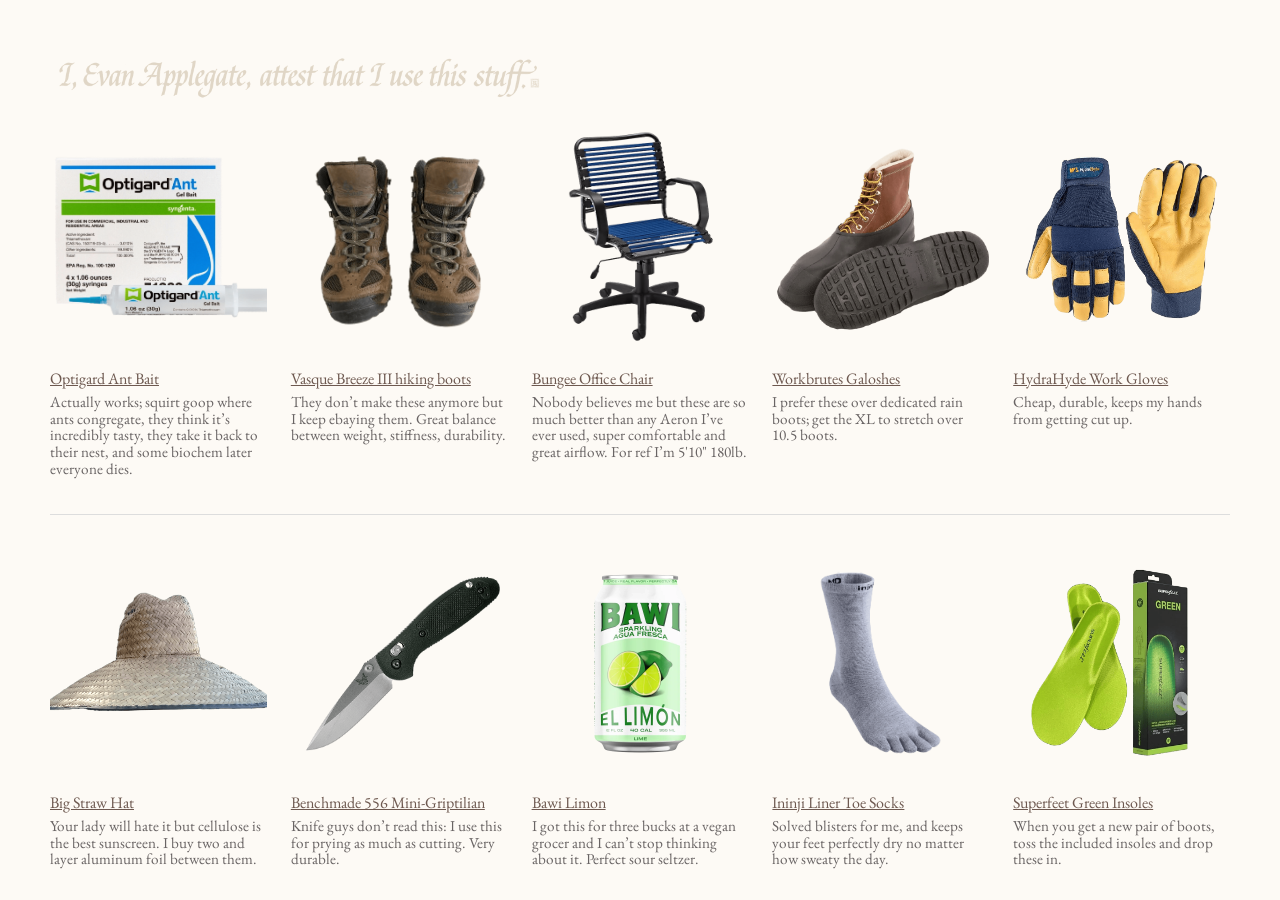
==== index.html @ 73752dea "Initial commit: recommended stuff page Co-Authored-By: Claude Opus 4.6 (1M context) <noreply@anthrop" ====
<!DOCTYPE html>
<html lang="en">
<head>
  <meta charset="UTF-8">
  <meta name="viewport" content="width=device-width, initial-scale=1.0">
  <title>Evan’s Recommended Stuff</title>

  <!-- General meta -->
  <meta name="description" content="Things I use and recommend.">

  <!-- Open Graph -->
  <meta property="og:type" content="website">
  <meta property="og:url" content="https://stuff.evanapplegate.com">
  <meta property="og:title" content="Evan’s Recommended Stuff">
  <meta property="og:description" content="Things I use and recommend.">
  <meta property="og:site_name" content="Evan Applegate">
  <meta property="og:locale" content="en_US">
  <meta property="og:image" content="https://stuff.evanapplegate.com/pics/opengraph.jpg">
  <meta property="og:image:alt" content="Evan’s Recommended Stuff">
  <meta property="og:image:width" content="1200">
  <meta property="og:image:height" content="628">
  <meta property="og:image:type" content="image/jpeg">

  <!-- Twitter Card -->
  <meta name="twitter:card" content="summary_large_image">
  <meta name="twitter:title" content="Evan’s Recommended Stuff">
  <meta name="twitter:description" content="Things I use and recommend.">
  <meta name="twitter:image" content="https://stuff.evanapplegate.com/pics/opengraph.jpg">
  <meta name="twitter:image:alt" content="Evan’s Recommended Stuff">

  <link rel="icon" href="https://cdn.dorik.com/5f451c3a5aa1bd0011ccbcf8/604c38037b36750011f564b3/images/radiance_favicon_44h267ob.png">
  <link rel="preload" href="https://fonts.googleapis.com/css2?family=EB+Garamond:ital,wght@0,400;1,400&family=Heebo:wght@700&display=swap" as="style">
  <link rel="stylesheet" href="https://fonts.googleapis.com/css2?family=EB+Garamond:ital,wght@0,400;1,400&family=Heebo:wght@700&display=swap">
  <style>
    * {
      margin: 0;
      padding: 0;
      box-sizing: border-box;
    }

    body {
      font-family: 'EB Garamond', Georgia, serif;
      color: #333;
      background: #fdfaf5;
      line-height: 1.6;
      font-size: 17px;
    }

    .container {
      width: 100%;
      max-width: none;
      margin: 0;
      padding: 0 50px;
    }

    .header {
      text-align: left;
      padding: 48px 0 0;
    }

    .header .desktop-header {
      max-width: 500px;
      height: auto;
      margin-bottom: 16px;
      display: block;
    }

    .header .mobile-header {
      display: none;
    }

    .header h1 {
      font-family: 'Heebo', sans-serif;
      font-size: 2rem;
      font-weight: 700;
      color: #111;
      margin-bottom: 8px;
    }

    .intro {
      text-align: left;
      font-style: italic;
      color: #555;
      margin-bottom: 32px;
      padding-top: 48px;
      font-size: 1.05rem;
    }

    .intro a {
      color: #6e5950;
      text-decoration: underline;
    }

    .row {
      display: flex;
      flex-wrap: wrap;
      margin: 0 -12px;
    }

    .col {
      width: 20%;
      padding: 0 12px;
      margin-bottom: 28px;
    }

    .col a.img-link {
      display: block;
      margin-bottom: 10px;
    }

    .col img {
      width: 100%;
      height: 240px;
      object-fit: cover;
      display: block;
      border-radius: 2px;
    }

    .col .name {
      font-size: 1rem;
      line-height: 1.2;
      margin-bottom: 6px;
    }

    .col .name a {
      color: #6e5950;
      text-decoration: underline;
    }

    .col .name a:hover {
      color: #4a3a34;
    }

    .col p {
      font-size: 0.95rem;
      color: #696464;
      line-height: 1.1;
    }

    .divider {
      border: none;
      border-top: 1px solid #ddd;
      margin: 8px 0 28px;
    }

    @media (max-width: 768px) {
      .container {
        padding: 0;
        display: flex;
        flex-direction: column;
        align-items: center;
      }
      .header {
        width: 80%;
        text-align: center;
      }
      .header .desktop-header {
        display: none;
      }
      .header .mobile-header {
        display: block;
        max-width: 100%;
        height: auto;
      }
      .row {
        flex-direction: column;
        align-items: center;
        margin: 0;
      }
      .col {
        width: 80%;
        padding: 0 0 28px 0;
        border-bottom: 1px solid #E0D5C6;
      }
    }
  </style>
</head>
<body>

  <div class="container">

    <div class="header">
      <a href="https://evanapplegate.com" target="_blank"><img class="desktop-header" src="pics/header.png" alt="Recommended Stuff"></a>
      <a href="https://evanapplegate.com" target="_blank"><img class="mobile-header" src="pics/mobile_header.png" alt="Recommended Stuff"></a>
    </div>
    <div class="row">
      <div class="col">
        <a class="img-link" href="https://www.ebay.com/itm/325562656888" target="_blank"><img src="pics/ant_bait.png" alt="Optigard Ant Bait"></a>
        <div class="name"><a href="https://www.ebay.com/itm/325562656888" target="_blank">Optigard Ant Bait</a></div>
        <p>Actually works; squirt goop where ants congregate, they think it’s incredibly tasty, they take it back to their nest, and some biochem later everyone dies.</p>
      </div>
      <div class="col">
        <a class="img-link" href="https://www.ebay.com/sch/i.html?_nkw=vasque+breeze+III+mens&_sacat=0&_from=R40&_trksid=m570.l1313&_odkw=vasque+breeze+III&_osacat=0" target="_blank"><img src="pics/boots.png" alt="Vasque Breeze III hiking boots"></a>
        <div class="name"><a href="https://www.ebay.com/sch/i.html?_nkw=vasque+breeze+III+mens&_sacat=0&_from=R40&_trksid=m570.l1313&_odkw=vasque+breeze+III&_osacat=0" target="_blank">Vasque Breeze III hiking boots</a></div>
        <p>They don’t make these anymore but I keep ebaying them. Great balance between weight, stiffness, durability.</p>
      </div>
      <div class="col">
        <a class="img-link" href="https://www.containerstore.com/s/office/desk-chairs/flat-bungee-office-chair-with-arms/12d?productId=11018208" target="_blank"><img src="pics/chair.png" alt="Bungee Office Chair"></a>
        <div class="name"><a href="https://www.containerstore.com/s/office/desk-chairs/flat-bungee-office-chair-with-arms/12d?productId=11018208" target="_blank">Bungee Office Chair</a></div>
        <p>Nobody believes me but these are so much better than any Aeron I’ve ever used, super comfortable and great airflow. For ref I’m 5'10" 180lb.</p>
      </div>
      <div class="col">
        <a class="img-link" href="https://www.ebay.com/itm/235047860281?var=534995236989" target="_blank"><img src="pics/galoshes.png" alt="Workbrutes Galoshes"></a>
        <div class="name"><a href="https://www.ebay.com/itm/235047860281?var=534995236989" target="_blank">Workbrutes Galoshes</a></div>
        <p>I prefer these over dedicated rain boots; get the XL to stretch over 10.5 boots.</p>
      </div>
      <div class="col">
        <a class="img-link" href="https://www.amazon.com/HydraHyde-Water-Resistant-Wells-Lamont-3207L/dp/B0716GW3W1?th=1&psc=1" target="_blank"><img src="pics/gloves.png" alt="HydraHyde Work Gloves"></a>
        <div class="name"><a href="https://www.amazon.com/HydraHyde-Water-Resistant-Wells-Lamont-3207L/dp/B0716GW3W1?th=1&psc=1" target="_blank">HydraHyde Work Gloves</a></div>
        <p>Cheap, durable, keeps my hands from getting cut up.</p>
      </div>
    </div>

    <hr class="divider">

    <div class="row">
      <div class="col">
        <a class="img-link" href="https://www.ebay.com/itm/396753683162" target="_blank"><img src="pics/hat.png" alt="Big Straw Hat"></a>
        <div class="name"><a href="https://www.ebay.com/itm/396753683162" target="_blank">Big Straw Hat</a></div>
        <p>Your lady will hate it but cellulose is the best sunscreen. I buy two and layer aluminum foil between them.</p>
      </div>
      <div class="col">
        <a class="img-link" href="https://www.ebay.com/sch/i.html?_nkw=mini+griptilian+556&_sacat=0&_from=R40&rt=nc&LH_ItemCondition=3000" target="_blank"><img src="pics/knife.png" alt="Knife"></a>
        <div class="name"><a href="https://www.ebay.com/sch/i.html?_nkw=mini+griptilian+556&_sacat=0&_from=R40&rt=nc&LH_ItemCondition=3000" target="_blank">Benchmade 556 Mini-Griptilian</a></div>
        <p>Knife guys don’t read this: I use this for prying as much as cutting. Very durable.</p>
      </div>
      <div class="col">
        <a class="img-link" href="https://drinkbawi.com/products/el-limon" target="_blank"><img src="pics/limon.webp" alt="Bawi Limon"></a>
        <div class="name"><a href="https://drinkbawi.com/products/el-limon" target="_blank">Bawi Limon</a></div>
        <p>I got this for three bucks at a vegan grocer and I can’t stop thinking about it. Perfect sour seltzer.</p>
      </div>
      <div class="col">
        <a class="img-link" href="https://www.amazon.com/dp/B00AK8EE4U" target="_blank"><img src="pics/socks.png" alt="Socks"></a>
        <div class="name"><a href="https://www.amazon.com/dp/B00AK8EE4U" target="_blank">Ininji Liner Toe Socks</a></div>
        <p>Solved blisters for me, and keeps your feet perfectly dry no matter how sweaty the day.</p>
      </div>
      <div class="col">
        <a class="img-link" href="https://www.ebay.com/sch/i.html?_nkw=superfeet+green&_sacat=0&_from=R40&_trksid=p2334524.m570.l1313&_odkw=https%3A%2F%2Fwww.amazon.com%2FSuperfeet-Insoles-Professional-Grade-Orthotic-Green%2Fdp%2FB00AK8EE4U%2F%3Fth%3D1&_osacat=0" target="_blank"><img src="pics/superfeet.png" alt="Superfeet"></a>
        <div class="name"><a href="https://www.ebay.com/sch/i.html?_nkw=superfeet+green&_sacat=0&_from=R40&_trksid=p2334524.m570.l1313&_odkw=https%3A%2F%2Fwww.amazon.com%2FSuperfeet-Insoles-Professional-Grade-Orthotic-Green%2Fdp%2FB00AK8EE4U%2F%3Fth%3D1&_osacat=0" target="_blank">Superfeet Green Insoles</a></div>
        <p>When you get a new pair of boots, toss the included insoles and drop these in.</p>
      </div>
    </div>

  </div>

</body>
</html>
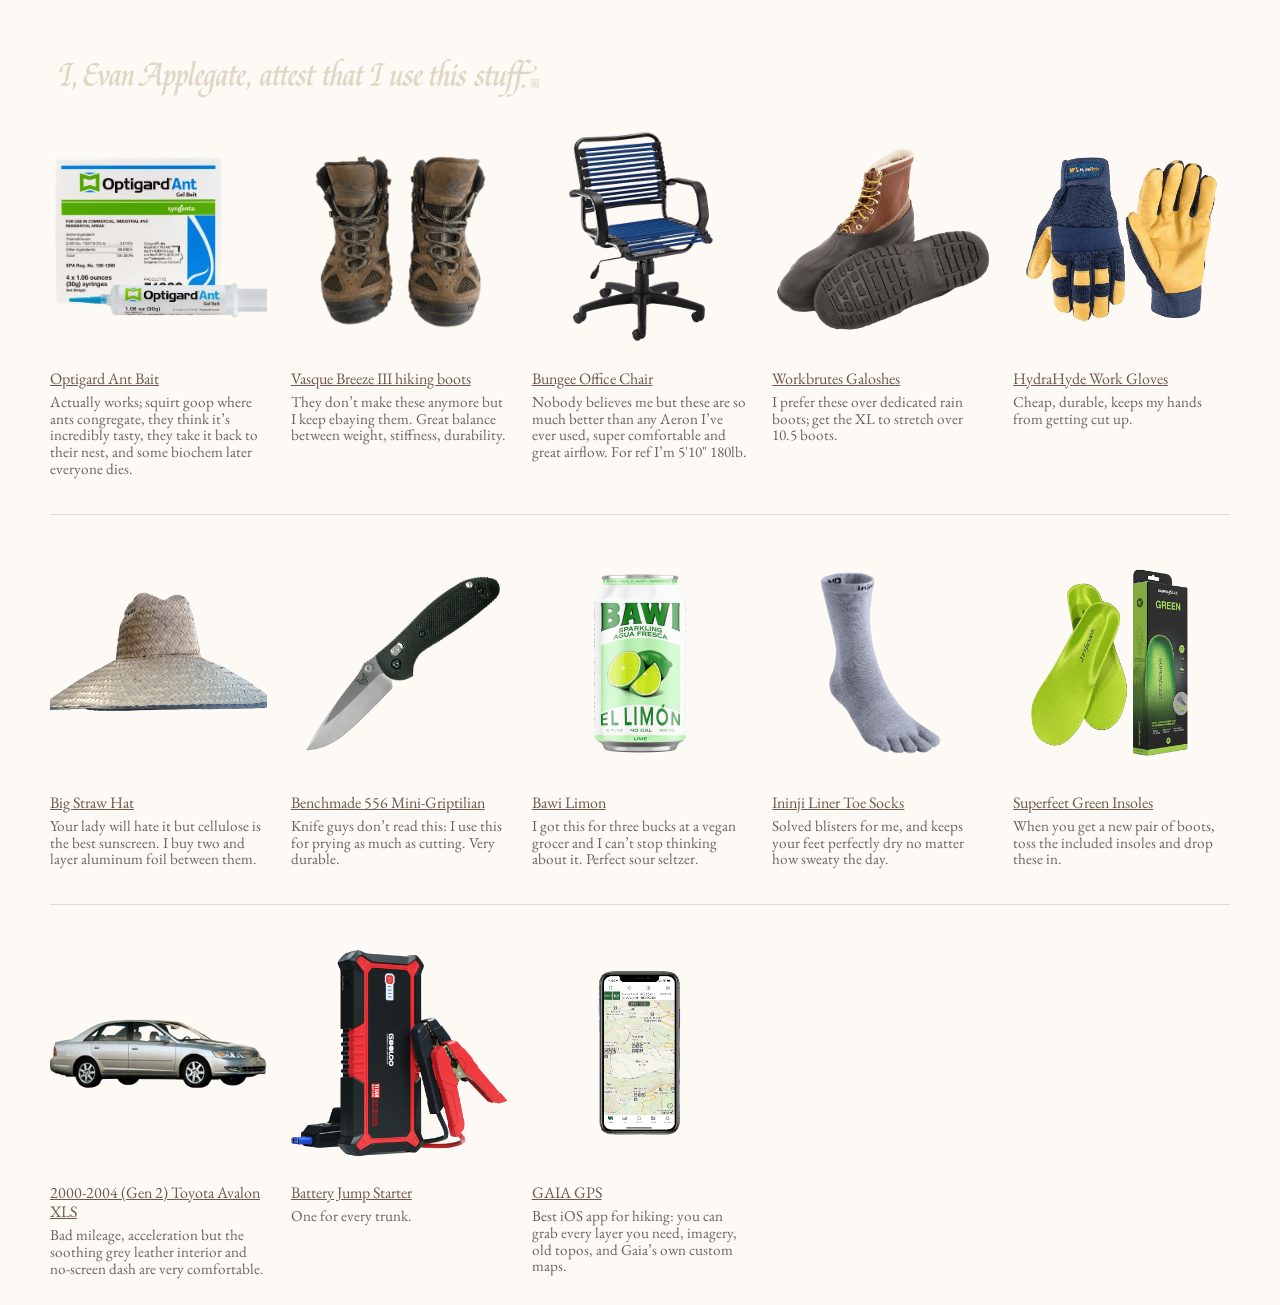
==== commit 5297c67d: "Add Avalon, battery jump starter, and GAIA GPS to grid Co-Authored-By: Claude Opus 4.6 (1M context) " ====
--- a/index.html
+++ b/index.html
@@ -241,6 +241,26 @@
       </div>
     </div>
 
+    <hr class="divider">
+
+    <div class="row">
+      <div class="col">
+        <a class="img-link" href="https://www.autotrader.com/cars-for-sale/toyota/avalon/beverly-hills-ca?endYear=2004&startYear=1995&zip=90210" target="_blank"><img src="pics/avalon_car.png" alt="Avalon Car"></a>
+        <div class="name"><a href="https://www.autotrader.com/cars-for-sale/toyota/avalon/beverly-hills-ca?endYear=2004&startYear=1995&zip=90210" target="_blank">2000-2004 (Gen 2) Toyota Avalon XLS</a></div>
+        <p>Bad mileage, acceleration but the soothing grey leather interior and no-screen dash are very comfortable.</p>
+      </div>
+      <div class="col">
+        <a class="img-link" href="https://www.amazon.com/dp/B09HYVM6ZT?th=1" target="_blank"><img src="pics/battery_jump_starter.png" alt="Battery Jump Starter"></a>
+        <div class="name"><a href="https://www.amazon.com/dp/B09HYVM6ZT?th=1" target="_blank">Battery Jump Starter</a></div>
+        <p>One for every trunk.</p>
+      </div>
+      <div class="col">
+        <a class="img-link" href="https://www.gaiagps.com/" target="_blank"><img src="pics/GAIA_GPS.png" alt="GAIA GPS"></a>
+        <div class="name"><a href="https://www.gaiagps.com/" target="_blank">GAIA GPS</a></div>
+        <p>Best iOS app for hiking: you can grab every layer you need, imagery, old topos, and Gaia’s own custom maps.</p>
+      </div>
+    </div>
+
   </div>
 
 </body>
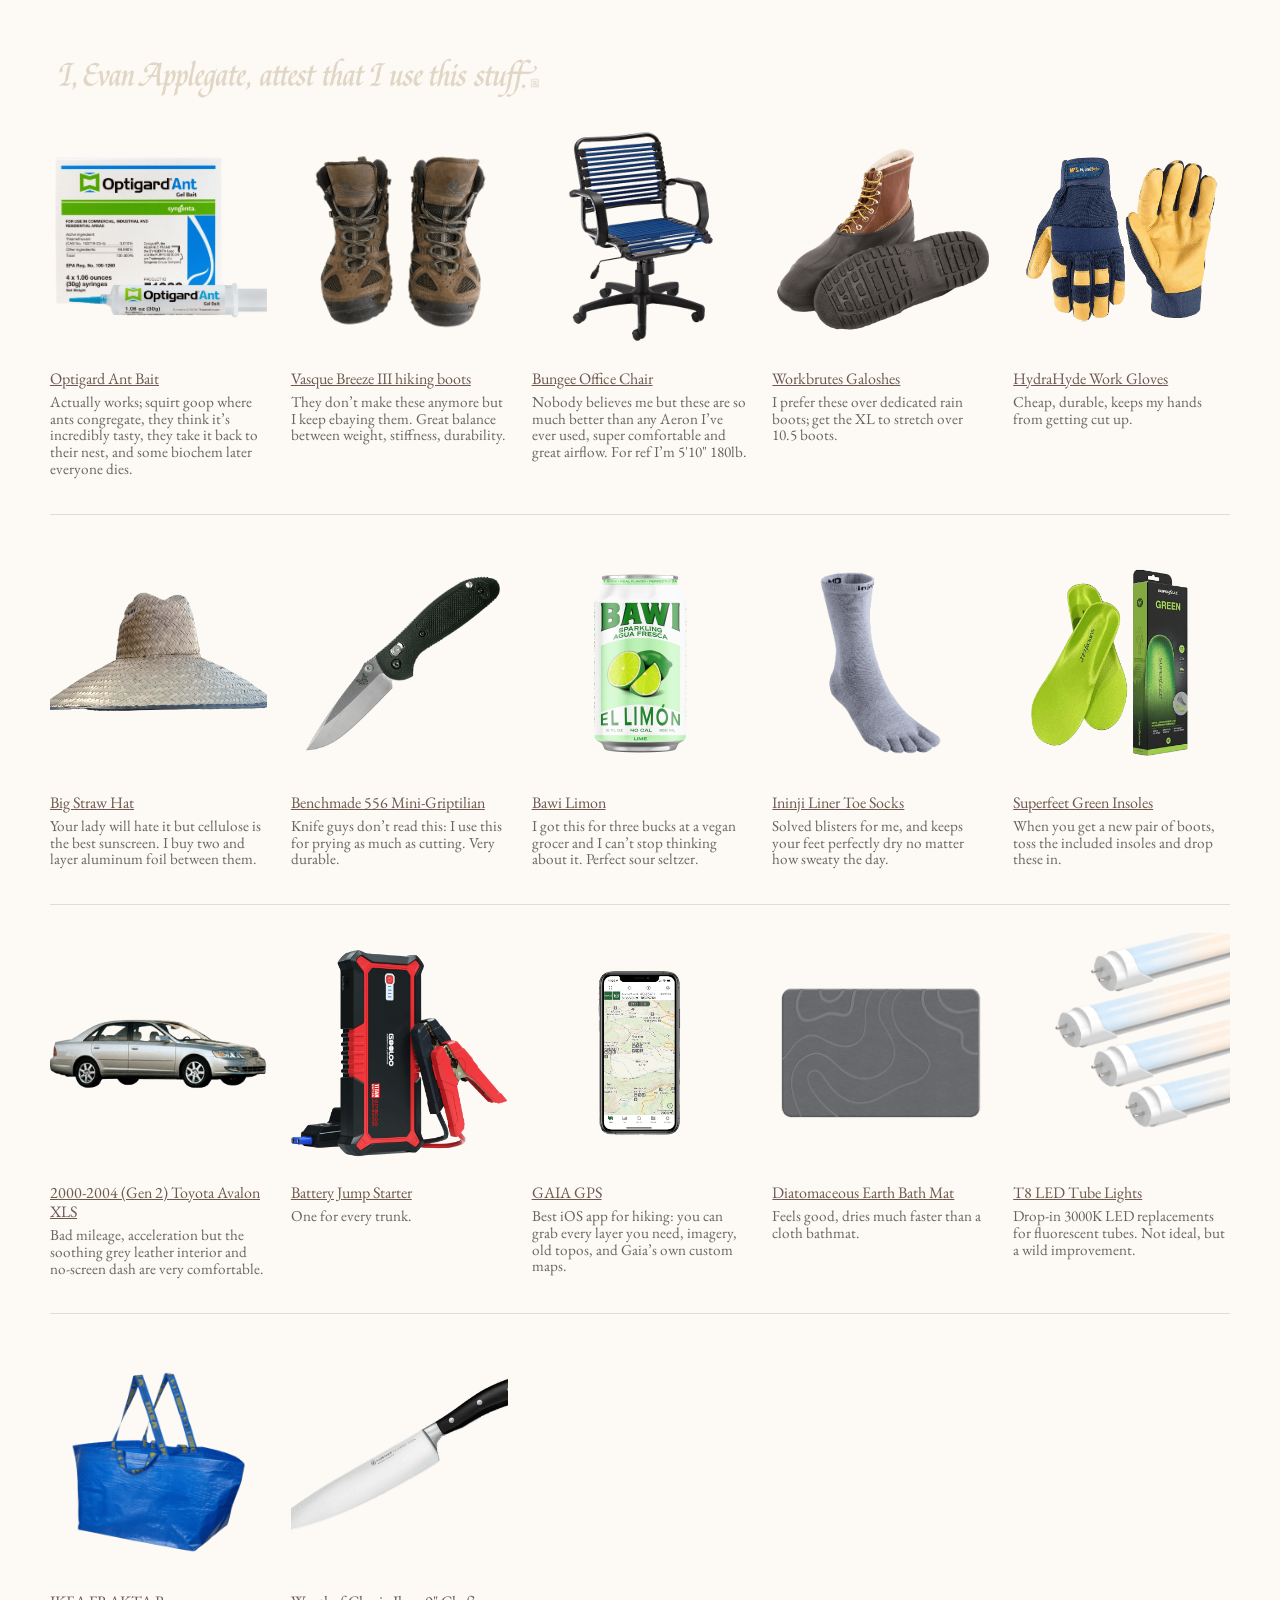
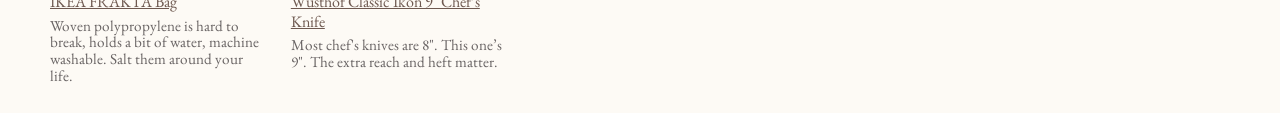
==== commit cafcd0be: "Add bath mat, LED tubes, IKEA bag, and chef's knife to grid Co-Authored-By: Claude Opus 4.6 (1M cont" ====
--- a/index.html
+++ b/index.html
@@ -259,6 +259,31 @@
         <div class="name"><a href="https://www.gaiagps.com/" target="_blank">GAIA GPS</a></div>
         <p>Best iOS app for hiking: you can grab every layer you need, imagery, old topos, and Gaia’s own custom maps.</p>
       </div>
+      <div class="col">
+        <a class="img-link" href="https://www.amazon.com/ZIKIBL-Diatomaceous-Absorbent-Diatomite-Quick-Drying/dp/B0F886H7GZ" target="_blank"><img src="pics/bathmat.png" alt="Stone Bath Mat"></a>
+        <div class="name"><a href="https://www.amazon.com/ZIKIBL-Diatomaceous-Absorbent-Diatomite-Quick-Drying/dp/B0F886H7GZ" target="_blank">Diatomaceous Earth Bath Mat</a></div>
+        <p>Feels good, dries much faster than a cloth bathmat.</p>
+      </div>
+      <div class="col">
+        <a class="img-link" href="https://www.amazon.com/dp/B0D9Q16CB7" target="_blank"><img src="pics/LED_bulb.png" alt="LED Tube Lights"></a>
+        <div class="name"><a href="https://www.amazon.com/dp/B0D9Q16CB7" target="_blank">T8 LED Tube Lights</a></div>
+        <p>Drop-in 3000K LED replacements for fluorescent tubes. Not ideal, but a wild improvement.</p>
+      </div>
+    </div>
+
+    <hr class="divider">
+
+    <div class="row">
+      <div class="col">
+        <a class="img-link" href="https://www.ikea.com/us/en/p/frakta-shopping-bag-large-blue-20611108/" target="_blank"><img src="pics/IKEA_BAG.png" alt="IKEA FRAKTA Bag"></a>
+        <div class="name"><a href="https://www.ikea.com/us/en/p/frakta-shopping-bag-large-blue-20611108/" target="_blank">IKEA FRAKTA Bag</a></div>
+        <p>Woven polypropylene is hard to break, holds a bit of water, machine washable. Salt them around your life.</p>
+      </div>
+      <div class="col">
+        <a class="img-link" href="https://www.amazon.com/W%C3%BCsthof-Classic-Chefs-Knife-9-Inch/dp/B0883TBBSJ?th=1" target="_blank"><img src="pics/chefs_knife.png" alt="Chef’s Knife"></a>
+        <div class="name"><a href="https://www.amazon.com/W%C3%BCsthof-Classic-Chefs-Knife-9-Inch/dp/B0883TBBSJ?th=1" target="_blank">Wusthof Classic Ikon 9" Chef’s Knife</a></div>
+        <p>Most chef's knives are 8". This one’s 9". The extra reach and heft matter.</p>
+      </div>
     </div>
 
   </div>
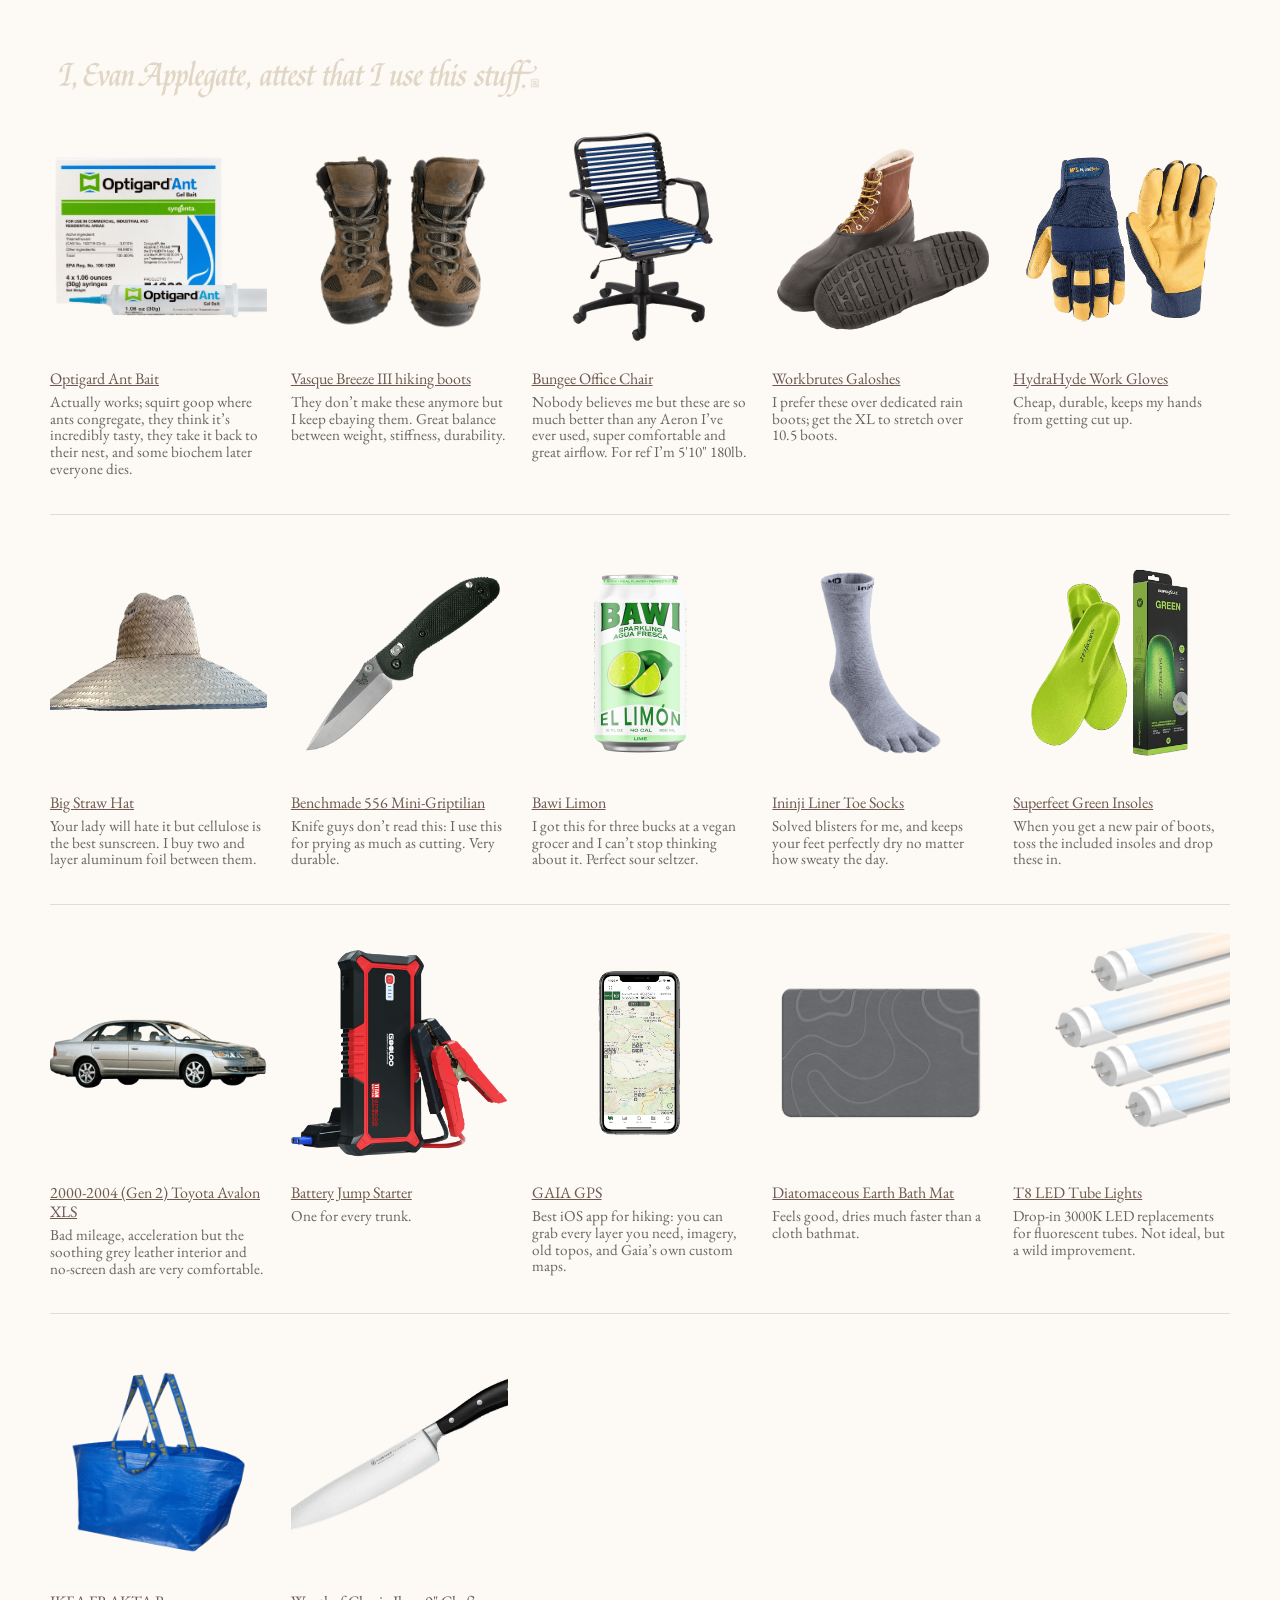
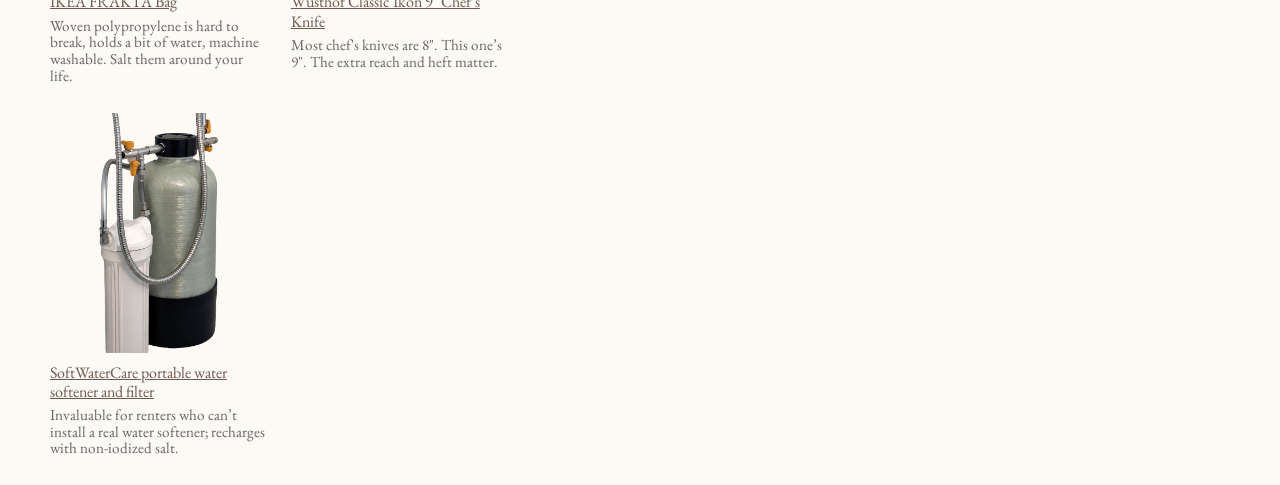
==== commit 2cde55ab: "Add SoftWaterCare water softener to grid Co-Authored-By: Claude Fable 5 <noreply@anthropic.com>" ====
--- a/index.html
+++ b/index.html
@@ -286,6 +286,14 @@
       </div>
     </div>
 
+    <div class="row">
+      <div class="col">
+        <a class="img-link" href="https://softwatercare.com/" target="_blank"><img src="pics/softwatercare.png" alt="SoftWaterCare portable water softener"></a>
+        <div class="name"><a href="https://softwatercare.com/" target="_blank">SoftWaterCare portable water softener and filter</a></div>
+        <p>Invaluable for renters who can’t install a real water softener; recharges with non-iodized salt.</p>
+      </div>
+    </div>
+
   </div>
 
 </body>
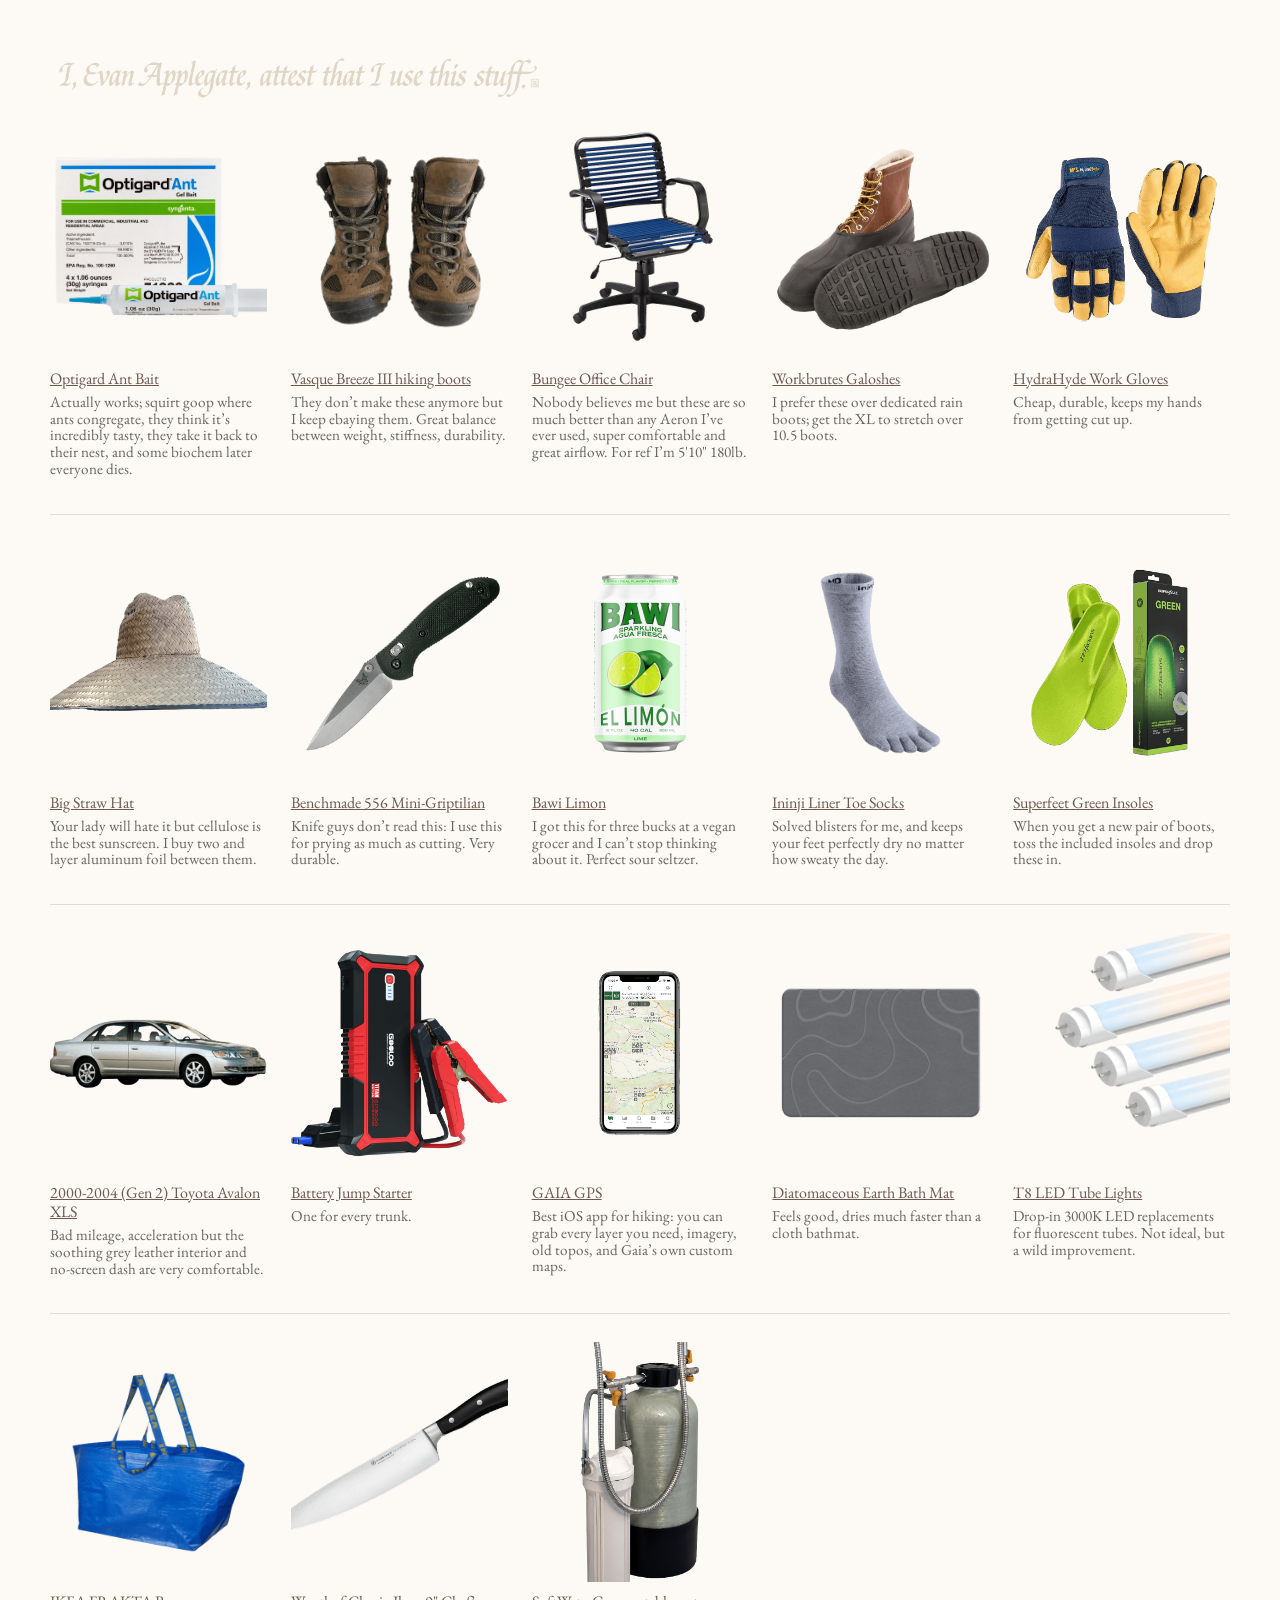
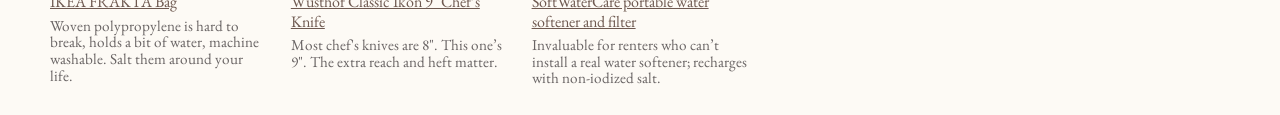
==== commit 9fa01a69: "Move SoftWaterCare into existing row next to chef's knife Co-Authored-By: Claude Fable 5 <noreply@an" ====
--- a/index.html
+++ b/index.html
@@ -284,9 +284,6 @@
         <div class="name"><a href="https://www.amazon.com/W%C3%BCsthof-Classic-Chefs-Knife-9-Inch/dp/B0883TBBSJ?th=1" target="_blank">Wusthof Classic Ikon 9" Chef’s Knife</a></div>
         <p>Most chef's knives are 8". This one’s 9". The extra reach and heft matter.</p>
       </div>
-    </div>
-
-    <div class="row">
       <div class="col">
         <a class="img-link" href="https://softwatercare.com/" target="_blank"><img src="pics/softwatercare.png" alt="SoftWaterCare portable water softener"></a>
         <div class="name"><a href="https://softwatercare.com/" target="_blank">SoftWaterCare portable water softener and filter</a></div>
